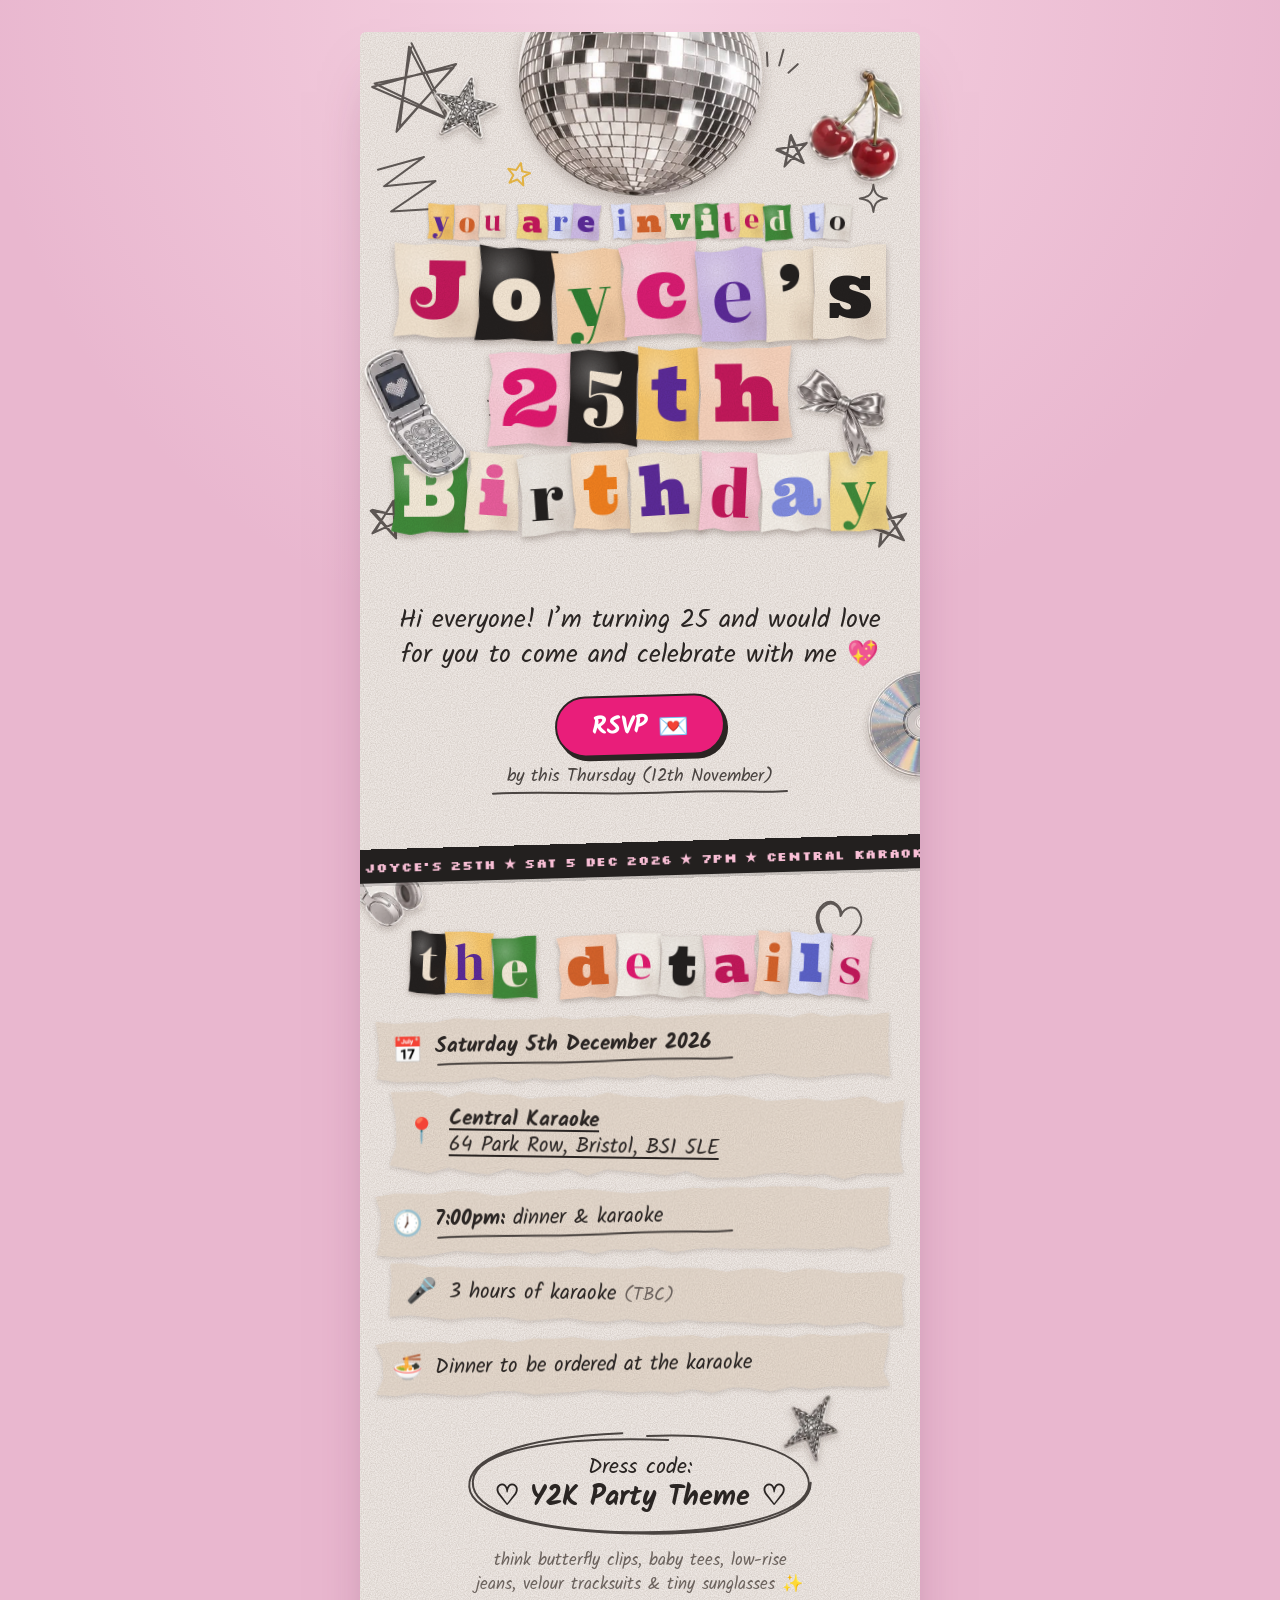
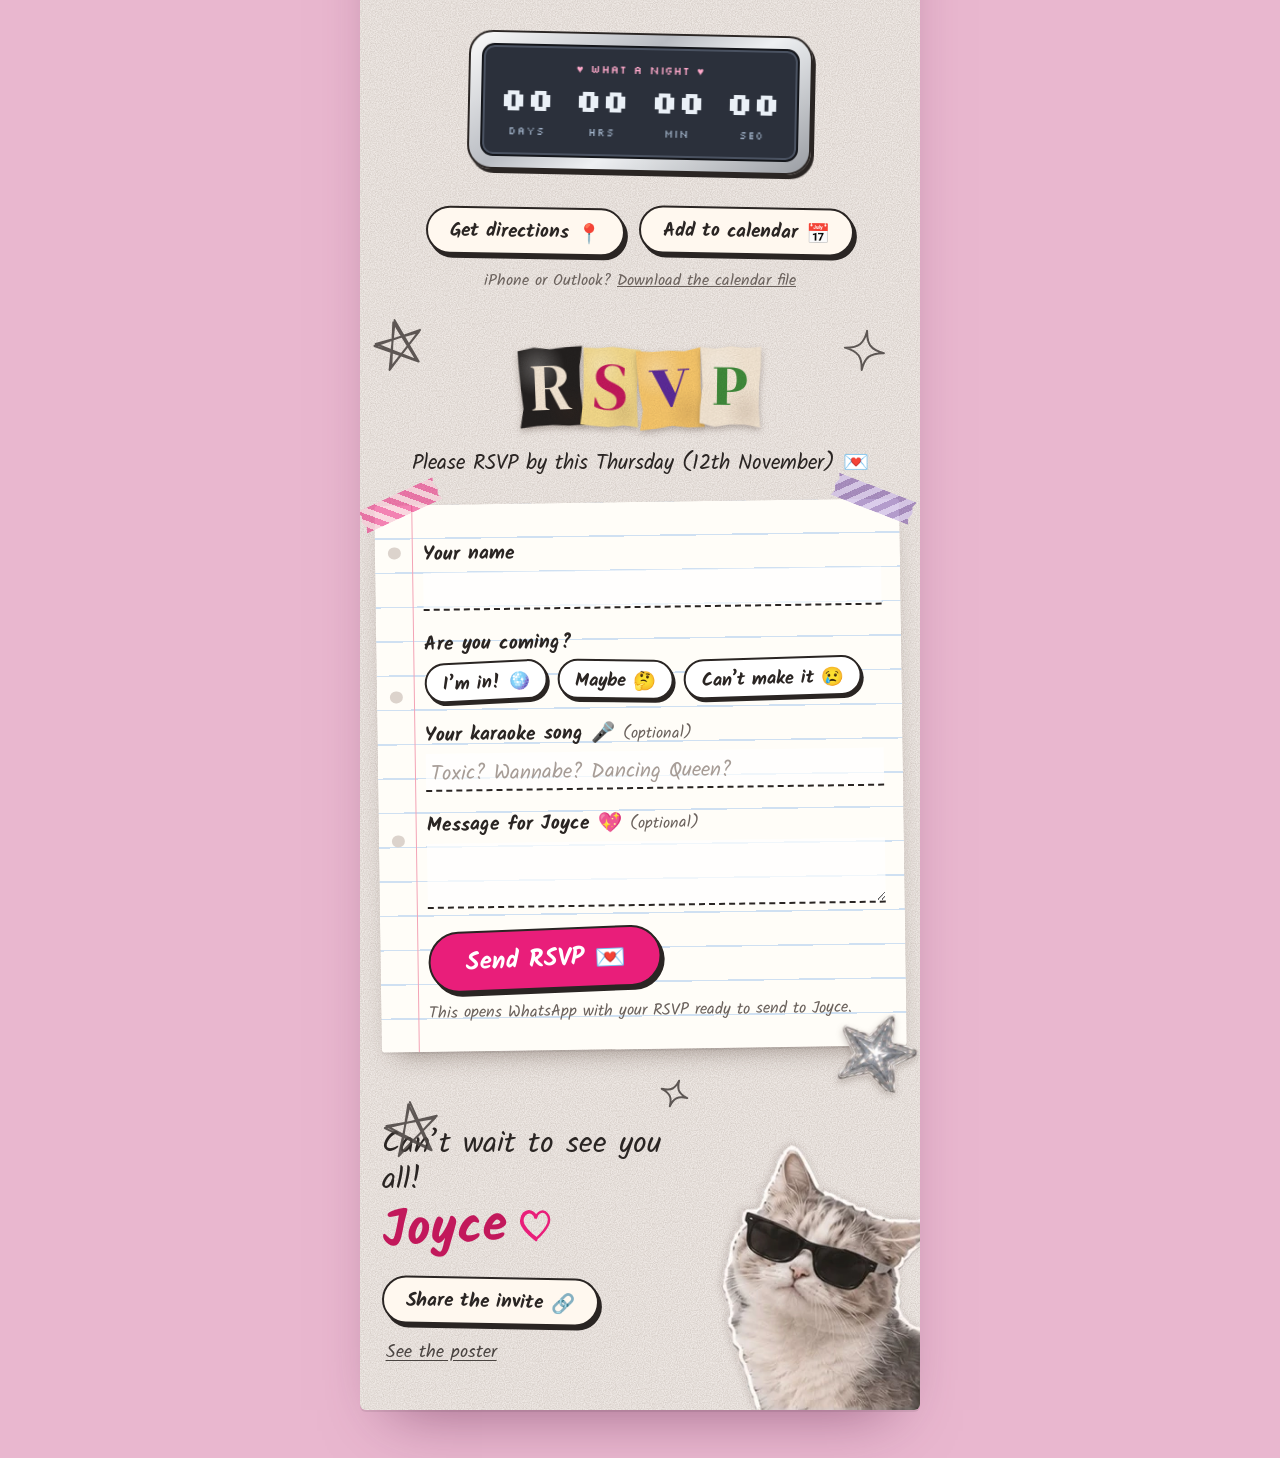
==== joyce-25th/index.html @ 75858bd2 "Add Joyce's 25th birthday invitation with RSVP A one-page Y2K scrapbook invite built from Joyce's po" ====
<!doctype html>
<html lang="en-GB">
<head>
<meta charset="utf-8">
<meta name="viewport" content="width=device-width, initial-scale=1, viewport-fit=cover">
<title>Joyce's 25th Birthday 🪩 You're invited</title>
<meta name="description" content="Saturday 5th December 2026, 7pm at Central Karaoke, Bristol. Dinner, karaoke and a Y2K dress code. RSVP by Thursday 12th November.">
<meta name="robots" content="noindex, nofollow">
<meta name="theme-color" content="#eee8e4">
<meta property="og:type" content="website">
<meta property="og:title" content="🪩 You're invited to Joyce's 25th Birthday!">
<meta property="og:description" content="Sat 5 Dec, 7pm · Central Karaoke, Bristol · Dinner + karaoke · Dress code: Y2K ✨ RSVP by Thu 12 Nov 💌">
<meta property="og:image" content="https://brianskcheng.github.io/cool-stuff/joyce-25th/img/og.jpg">
<meta property="og:image:width" content="1200">
<meta property="og:image:height" content="630">
<meta property="og:url" content="https://brianskcheng.github.io/cool-stuff/joyce-25th/">
<meta name="twitter:card" content="summary_large_image">
<link rel="preconnect" href="https://fonts.googleapis.com">
<link rel="preconnect" href="https://fonts.gstatic.com" crossorigin>
<link href="https://fonts.googleapis.com/css2?family=Abril+Fatface&family=Bevan&family=DM+Serif+Display&family=Kalam:wght@400;700&family=Rozha+One&family=Silkscreen:wght@400;700&family=Ultra&display=swap" rel="stylesheet">
<link rel="stylesheet" href="style.css">
<link rel="icon" href="data:image/svg+xml,%3Csvg xmlns='http://www.w3.org/2000/svg' viewBox='0 0 100 100'%3E%3Ctext y='.9em' font-size='90'%3E🪩%3C/text%3E%3C/svg%3E">
</head>
<body>

<!-- pencil doodles and the filters that make them wobble -->
<svg class="defs" width="0" height="0" aria-hidden="true" focusable="false">
  <defs>
    <filter id="boil-a" x="-10%" y="-10%" width="120%" height="120%"><feTurbulence type="fractalNoise" baseFrequency=".035" numOctaves="2" seed="2"/><feDisplacementMap in="SourceGraphic" scale="3.2"/></filter>
    <filter id="boil-b" x="-10%" y="-10%" width="120%" height="120%"><feTurbulence type="fractalNoise" baseFrequency=".035" numOctaves="2" seed="9"/><feDisplacementMap in="SourceGraphic" scale="3.2"/></filter>
    <filter id="boil-c" x="-10%" y="-10%" width="120%" height="120%"><feTurbulence type="fractalNoise" baseFrequency=".035" numOctaves="2" seed="17"/><feDisplacementMap in="SourceGraphic" scale="3.2"/></filter>

    <symbol id="d-star" viewBox="0 0 100 100"><path vector-effect="non-scaling-stroke" d="M50 8 74 84 10 38l80-2-63 49ZM53 5l24 82L7 41l86-8-70 56 29-80"/></symbol>
    <symbol id="d-star2" viewBox="0 0 100 100"><path vector-effect="non-scaling-stroke" d="M50 7 62 38l32 1-25 21 9 32-28-18-28 19 9-33L6 40l32-2Z"/></symbol>
    <symbol id="d-heart" viewBox="0 0 100 100"><path vector-effect="non-scaling-stroke" d="M50 86C18 62 6 38 22 22c12-12 26-2 28 12 4-16 20-24 30-10 14 18-4 40-30 62ZM48 90C14 60 2 40 20 19c14-12 28 0 31 11"/></symbol>
    <symbol id="d-squiggle" viewBox="0 0 100 100"><path vector-effect="non-scaling-stroke" d="M8 30 70 8 18 52l70-12-58 46 62-8"/></symbol>
    <symbol id="d-sparkle" viewBox="0 0 100 100"><path vector-effect="non-scaling-stroke" d="M50 6c3 28 12 40 44 44-32 4-41 16-44 44-3-28-12-40-44-44 32-4 41-16 44-44Z"/></symbol>
    <symbol id="d-lines" viewBox="0 0 100 100"><path vector-effect="non-scaling-stroke" d="M20 82 8 50M48 72l-2-42M76 82l16-28"/></symbol>
    <symbol id="d-underline" viewBox="0 0 200 12" preserveAspectRatio="none"><path vector-effect="non-scaling-stroke" d="M2 7C40 2 70 10 120 5s60 2 78-2"/></symbol>
    <symbol id="d-oval" viewBox="0 0 200 80" preserveAspectRatio="none"><path vector-effect="non-scaling-stroke" d="M104 5c58-3 92 14 92 35 0 22-46 36-100 35C40 74 4 60 5 38 6 16 50 5 116 8M90 3C30 6 2 22 3 42c1 20 40 33 99 34 56 1 95-14 95-37"/></symbol>
  </defs>
</svg>

<main class="page">

  <!-- ============ the poster, come to life ============ -->
  <header class="hero" id="top">
    <div class="poster">
      <div class="lights" aria-hidden="true"><i></i><i></i><i></i><i></i><i></i><i></i><i></i></div>

      <svg class="dd boil" style="--x:1;--y:1;--s:18;--r:-10" aria-hidden="true"><use href="#d-star"/></svg>
      <svg class="dd boil" style="--x:2;--y:21;--s:13;--r:4" aria-hidden="true"><use href="#d-squiggle"/></svg>
      <svg class="dd dd--gold" style="--x:26;--y:23;--s:4.5;--r:12" aria-hidden="true"><use href="#d-star2"/></svg>
      <svg class="dd boil" style="--x:72;--y:1;--s:7;--r:18" aria-hidden="true"><use href="#d-lines"/></svg>
      <svg class="dd" style="--x:74;--y:18;--s:6.5;--r:-8" aria-hidden="true"><use href="#d-star"/></svg>
      <svg class="dd boil" style="--x:89;--y:27;--s:5.5;--r:0" aria-hidden="true"><use href="#d-sparkle"/></svg>
      <svg class="dd" style="--x:1;--y:83;--s:8;--r:14" aria-hidden="true"><use href="#d-star"/></svg>
      <svg class="dd boil" style="--x:90;--y:84;--s:8.5;--r:-12" aria-hidden="true"><use href="#d-star"/></svg>
      <svg class="dd" style="--x:21;--y:63;--s:6;--r:-70" aria-hidden="true"><use href="#d-lines"/></svg>

      <div class="ball" aria-hidden="true">
        <img src="img/disco.webp" width="368" height="251" alt="">
        <span class="ball__sweep"></span>
        <svg class="glint" style="--gx:22;--gy:38;--gd:0s"><use href="#d-sparkle"/></svg>
        <svg class="glint" style="--gx:70;--gy:22;--gd:.9s"><use href="#d-sparkle"/></svg>
        <svg class="glint" style="--gx:48;--gy:74;--gd:1.7s"><use href="#d-sparkle"/></svg>
        <svg class="glint" style="--gx:84;--gy:56;--gd:2.4s"><use href="#d-sparkle"/></svg>
      </div>

      <button class="stk stk--star" type="button" aria-label="Star sticker"><img src="img/star-small.webp" width="123" height="120" alt=""></button>
      <button class="stk stk--cherries" type="button" aria-label="Cherries sticker"><img src="img/cherries.webp" width="161" height="195" alt=""></button>

      <h1 class="ransom-title" aria-label="You are invited to Joyce's 25th Birthday">
        <span class="rline rline--sm" data-ransom="invited" aria-hidden="true">you are invited to</span>
        <span class="rline rline--xl" data-ransom="joyce" aria-hidden="true">Joyce’s</span>
        <span class="rline rline--xl" data-ransom="age" aria-hidden="true">25th</span>
        <span class="rline rline--lg" data-ransom="birthday" aria-hidden="true">Birthday</span>
      </h1>

      <button class="stk stk--phone" type="button" aria-label="Flip phone sticker"><img src="img/phone.webp" width="175" height="247" alt=""></button>
      <button class="stk stk--bow" type="button" aria-label="Bow sticker"><img src="img/bow.webp" width="160" height="154" alt=""></button>
    </div>

    <p class="hello">Hi everyone! I’m turning 25 and would love for you to come and celebrate with me <span class="e">💖</span></p>

    <div class="hero__cta">
      <a class="btn btn--big" href="#rsvp">RSVP <span class="e">💌</span></a>
      <div class="stk stk--cd" aria-hidden="true"><img src="img/cd.webp" width="218" height="218" alt=""></div>
      <p class="by">by this Thursday (12th November)
        <svg class="by__line" aria-hidden="true"><use href="#d-underline"/></svg>
      </p>
    </div>
  </header>

  <!-- ============ tape ============ -->
  <div class="tape" aria-hidden="true">
    <div class="tape__track">
      <span>★ JOYCE’S 25TH ★ SAT 5 DEC 2026 ★ 7PM ★ CENTRAL KARAOKE, BRISTOL ★ DINNER + KARAOKE ★ DRESS CODE: Y2K&nbsp;</span>
      <span>★ JOYCE’S 25TH ★ SAT 5 DEC 2026 ★ 7PM ★ CENTRAL KARAOKE, BRISTOL ★ DINNER + KARAOKE ★ DRESS CODE: Y2K&nbsp;</span>
    </div>
  </div>

  <!-- ============ details ============ -->
  <section class="sec" id="details" aria-labelledby="details-h">
    <button class="stk stk--headphones" type="button" aria-label="Headphones sticker"><img src="img/headphones.webp" width="184" height="207" alt="" loading="lazy"></button>
    <svg class="dd boil" style="--x:80;--y:0;--s:11;--r:10" aria-hidden="true"><use href="#d-heart"/></svg>

    <h2 class="rhead" id="details-h" aria-label="The details"><span class="rline rline--md" data-ransom aria-hidden="true">the details</span></h2>

    <ul class="strips">
      <li class="strip"><span class="strip__in"><span class="ico">📅</span><span><b>Saturday 5th December 2026</b><svg class="uline" aria-hidden="true"><use href="#d-underline"/></svg></span></span></li>
      <li class="strip"><span class="strip__in"><span class="ico">📍</span><a id="map-link" href="https://www.google.com/maps/search/?api=1&query=Central+Karaoke%2C+64+Park+Row%2C+Bristol+BS1+5LE" target="_blank" rel="noopener"><b>Central Karaoke</b><br>64 Park Row, Bristol, BS1&nbsp;5LE</a></span></li>
      <li class="strip"><span class="strip__in"><span class="ico">🕖</span><span><b>7:00pm:</b> dinner &amp; karaoke<svg class="uline" aria-hidden="true"><use href="#d-underline"/></svg></span></span></li>
      <li class="strip"><span class="strip__in"><span class="ico">🎤</span><span>3 hours of karaoke <small>(TBC)</small></span></span></li>
      <li class="strip"><span class="strip__in"><span class="ico">🍜</span><span>Dinner to be ordered at the karaoke</span></span></li>
    </ul>

    <div class="dress">
      <svg class="dress__oval boil" aria-hidden="true"><use href="#d-oval"/></svg>
      <p><span class="dress__k">Dress code:</span><span class="dress__v">♡ Y2K Party Theme ♡</span></p>
      <button class="stk stk--glitter" type="button" aria-label="Glitter star sticker"><img src="img/star-glitter.webp" width="121" height="152" alt="" loading="lazy"></button>
    </div>
    <p class="aside">think butterfly clips, baby tees, low-rise jeans, velour tracksuits &amp; tiny sunglasses <span class="e">✨</span></p>

    <div class="lcd" id="countdown" role="timer" aria-label="Countdown to the party">
      <div class="lcd__screen">
        <p class="lcd__label"><span class="lcd__heart" aria-hidden="true"></span> countdown to karaoke <span class="lcd__heart" aria-hidden="true"></span></p>
        <div class="lcd__row">
          <div><b id="cd-d">--</b><i>days</i></div>
          <div><b id="cd-h">--</b><i>hrs</i></div>
          <div><b id="cd-m">--</b><i>min</i></div>
          <div><b id="cd-s">--</b><i>sec</i></div>
        </div>
      </div>
    </div>

    <div class="actions">
      <a class="btn btn--alt" href="https://www.google.com/maps/search/?api=1&query=Central+Karaoke%2C+64+Park+Row%2C+Bristol+BS1+5LE" target="_blank" rel="noopener">Get directions <span class="e">📍</span></a>
      <a class="btn btn--alt" id="cal-google" href="#" target="_blank" rel="noopener">Add to calendar <span class="e">📅</span></a>
    </div>
    <p class="fine">iPhone or Outlook? <a id="cal-ics" href="#" download="joyce-25th-birthday.ics">Download the calendar file</a></p>
  </section>

  <!-- ============ rsvp ============ -->
  <section class="sec" id="rsvp" aria-labelledby="rsvp-h">
    <svg class="dd boil" style="--x:2;--y:1;--s:10;--r:-14" aria-hidden="true"><use href="#d-star"/></svg>
    <svg class="dd" style="--x:86;--y:3;--s:8;--r:8" aria-hidden="true"><use href="#d-sparkle"/></svg>

    <h2 class="rhead" id="rsvp-h" aria-label="RSVP"><span class="rline rline--lg" data-ransom aria-hidden="true">RSVP</span></h2>
    <p class="lead">Please RSVP by this Thursday (12th November) <span class="e">💌</span></p>

    <div class="note-wrap">
      <span class="washi washi--l" aria-hidden="true"></span>
      <span class="washi washi--r" aria-hidden="true"></span>

      <form class="note" id="rsvp-form" novalidate>
        <label class="field">
          <span class="field__l">Your name</span>
          <input type="text" name="name" autocomplete="name" maxlength="60" required>
        </label>

        <fieldset class="field">
          <legend class="field__l">Are you coming?</legend>
          <div class="chips">
            <label class="chip chip--yes"><input type="radio" name="status" value="yes" required><span>I’m in! 🪩</span></label>
            <label class="chip chip--maybe"><input type="radio" name="status" value="maybe"><span>Maybe 🤔</span></label>
            <label class="chip chip--no"><input type="radio" name="status" value="no"><span>Can’t make it 😢</span></label>
          </div>
        </fieldset>

        <label class="field" id="song-field">
          <span class="field__l">Your karaoke song 🎤 <em>(optional)</em></span>
          <input type="text" name="song" maxlength="120" placeholder="Toxic? Wannabe? Dancing Queen?">
        </label>

        <label class="field">
          <span class="field__l">Message for Joyce 💖 <em>(optional)</em></span>
          <textarea name="note" rows="2" maxlength="500"></textarea>
        </label>

        <p class="form-error" id="rsvp-error" role="alert" hidden></p>
        <button class="btn btn--big" type="submit" id="rsvp-send">Send RSVP <span class="e">💌</span></button>
        <p class="fine" id="rsvp-hint"></p>
      </form>

      <div class="note done" id="rsvp-done" hidden tabindex="-1">
        <p class="done__title" id="done-title"></p>
        <p class="done__text" id="done-text"></p>
        <div class="done__wa" id="done-wa" hidden>
          <p><b>Last step:</b> press send in WhatsApp so Joyce gets it.</p>
          <a class="btn" id="done-wa-link" href="#" target="_blank" rel="noopener">Open WhatsApp <span class="e">💬</span></a>
          <button class="linkbtn" type="button" id="done-copy">or copy the message</button>
        </div>
        <button class="linkbtn" type="button" id="done-change">Change my answer</button>
      </div>

      <button class="stk stk--chrome" type="button" aria-label="Chrome star sticker"><img src="img/star-chrome.webp" width="186" height="180" alt="" loading="lazy"></button>
    </div>
  </section>

  <!-- ============ who's coming (only with a sign-up sheet connected) ============ -->
  <section class="sec" id="guests" aria-labelledby="guests-h" hidden>
    <h2 class="rhead" id="guests-h" aria-label="Who's coming"><span class="rline rline--md" data-ransom aria-hidden="true">who’s coming</span></h2>
    <p class="lead" id="guests-count"></p>
    <ul class="guests" id="guests-list"></ul>
  </section>

  <!-- ============ sign-off ============ -->
  <footer class="foot">
    <svg class="dd boil" style="--x:4;--y:6;--s:12;--r:-8" aria-hidden="true"><use href="#d-star"/></svg>
    <svg class="dd" style="--x:58;--y:2;--s:6;--r:20" aria-hidden="true"><use href="#d-sparkle"/></svg>
    <p class="foot__bye">Can’t wait to see you all!</p>
    <p class="foot__sig">Joyce <svg class="foot__heart boil" aria-hidden="true"><use href="#d-heart"/></svg></p>
    <div class="foot__links">
      <button class="btn btn--alt" type="button" id="share">Share the invite <span class="e">🔗</span></button>
      <a class="linkbtn" href="img/poster.jpg" target="_blank" rel="noopener">See the poster</a>
    </div>
    <img class="foot__cat" src="img/cat.webp" width="221" height="294" alt="A cat in sunglasses" loading="lazy">
  </footer>
</main>

<div class="fx" id="fx" aria-hidden="true"></div>

<script src="config.js"></script>
<script src="app.js"></script>
</body>
</html>
---- joyce-25th/style.css ----
/* Joyce's 25th: a Y2K scrapbook invitation, built to match her poster. */

:root {
  --paper: #eee8e4;
  --ink: #2a2523;
  --pencil: #4a4441;
  --soft: #6b625d;
  --pink: #e91e7a;
  --magenta: #c2185b;
  --purple: #5b2a98;
  --lilac: #cdbbe6;
  --yellow: #f6c66a;
  --hand: "Kalam", "Comic Sans MS", "Segoe Print", cursive;
  --cut: "Ultra", "Abril Fatface", Georgia, serif;
  --emoji: "Apple Color Emoji", "Segoe UI Emoji", "Noto Color Emoji", sans-serif;
  /* fine paper grain, tiled */
  --grain: url("data:image/svg+xml,%3Csvg xmlns='http://www.w3.org/2000/svg' width='180' height='180'%3E%3Cfilter id='n'%3E%3CfeTurbulence type='fractalNoise' baseFrequency='.85' numOctaves='2' stitchTiles='stitch'/%3E%3CfeColorMatrix values='0 0 0 0 .32 0 0 0 0 .26 0 0 0 0 .22 0 0 0 .5 -.14'/%3E%3C/filter%3E%3Crect width='100%25' height='100%25' filter='url(%23n)'/%3E%3C/svg%3E");
  color-scheme: light;
}

*, *::before, *::after { box-sizing: border-box; }
[hidden] { display: none !important; }

html { -webkit-text-size-adjust: 100%; scroll-behavior: smooth; }

body {
  margin: 0;
  font-family: var(--hand);
  font-size: 1.15rem;
  line-height: 1.35;
  color: var(--ink);
  background: #e9b7cf;
  -webkit-font-smoothing: antialiased;
  overflow-x: hidden;
  overflow-x: clip;
}

.defs { position: absolute; }
.e, .ico { font-family: var(--emoji); font-style: normal; font-weight: 400; }

.page {
  position: relative;
  width: min(100%, 560px);
  margin-inline: auto;
  background: var(--paper) var(--grain);
  overflow: hidden;
  overflow: clip;
}

.poster, .sec, .foot { position: relative; container-type: inline-size; }

/* ---------- pencil doodles ---------- */
.dd {
  position: absolute;
  left: calc(var(--x) * 1cqw);
  top: calc(var(--y) * 1cqw);
  width: calc(var(--s) * 1cqw);
  height: calc(var(--s) * 1cqw);
  rotate: calc(var(--r, 0) * 1deg);
  fill: none;
  stroke: var(--pencil);
  stroke-width: 2px;
  stroke-linecap: round;
  stroke-linejoin: round;
  overflow: visible;
  opacity: .88;
  pointer-events: none;
}
.dd--gold { stroke: #e2ac2f; }
.boil { animation: boil .75s steps(1) infinite; }
@keyframes boil {
  0% { filter: url(#boil-a); }
  33% { filter: url(#boil-b); }
  66% { filter: url(#boil-c); }
}

/* ---------- stickers ---------- */
.stk {
  position: absolute;
  display: block;
  padding: 0;
  border: 0;
  background: none;
  cursor: pointer;
  -webkit-tap-highlight-color: transparent;
  filter: drop-shadow(0 3px 3px rgba(60, 40, 30, .22));
  rotate: var(--rot, 0deg);
  animation: bob var(--bt, 5s) ease-in-out infinite alternate;
  z-index: 3;
  touch-action: manipulation;
}
.stk img { display: block; width: 100%; height: auto; pointer-events: none; }
.stk:focus-visible { outline: 3px solid var(--purple); outline-offset: 4px; border-radius: 8px; }
@keyframes bob { from { translate: 0 -3px; } to { translate: 0 4px; } }
.stk.pop { animation: pop .7s cubic-bezier(.3, 1.6, .5, 1); }
@keyframes pop {
  0% { scale: 1; rotate: var(--rot, 0deg); }
  35% { scale: 1.28; rotate: calc(var(--rot, 0deg) - 16deg); }
  65% { scale: .94; rotate: calc(var(--rot, 0deg) + 10deg); }
  100% { scale: 1; rotate: var(--rot, 0deg); }
}
.stk.ring { animation: ring .8s linear; }
@keyframes ring {
  0%, 100% { translate: 0 0; rotate: var(--rot, 0deg); }
  10%, 30%, 50%, 70%, 90% { translate: -3px 0; rotate: calc(var(--rot, 0deg) - 6deg); }
  20%, 40%, 60%, 80% { translate: 3px 0; rotate: calc(var(--rot, 0deg) + 6deg); }
}

/* ---------- hero: the poster ---------- */
.hero { padding-bottom: 2.4rem; text-align: center; }
.poster { aspect-ratio: 100 / 99; }

.ball {
  position: absolute;
  left: 28cqw;
  top: -.5cqw;
  width: 44cqw;
  transform-origin: 50% -30cqw;
  animation: sway 6.5s ease-in-out infinite alternate;
  filter: drop-shadow(0 1cqw 1.2cqw rgba(60, 40, 30, .25));
  z-index: 1;
}
.ball img { display: block; width: 100%; height: auto; }
@keyframes sway { from { transform: rotate(-2.2deg); } to { transform: rotate(2.2deg); } }
.ball__sweep {
  position: absolute;
  inset: 0;
  background: linear-gradient(105deg, transparent 32%, rgba(255, 255, 255, .85) 48%, transparent 64%) 0 0 / 300% 100%;
  -webkit-mask: url(img/disco.webp) center / 100% 100% no-repeat;
  mask: url(img/disco.webp) center / 100% 100% no-repeat;
  mix-blend-mode: soft-light;
  animation: sweep 3.6s linear infinite;
}
@keyframes sweep { from { background-position: 120% 0; } to { background-position: -60% 0; } }
.glint {
  position: absolute;
  left: calc(var(--gx) * 1%);
  top: calc(var(--gy) * 1%);
  width: 7cqw;
  height: 7cqw;
  margin: -3.5cqw 0 0 -3.5cqw;
  fill: #fff;
  filter: drop-shadow(0 0 3px #fff);
  scale: 0;
  animation: glint 3.2s var(--gd) ease-in-out infinite;
}
@keyframes glint {
  0%, 62%, 100% { scale: 0; rotate: 0deg; }
  76% { scale: 1; rotate: 40deg; }
}

/* coloured light spots drifting off the mirror ball */
.lights { position: absolute; inset: 0; pointer-events: none; mix-blend-mode: multiply; }
.lights i {
  position: absolute;
  left: var(--lx);
  top: var(--ly);
  width: 17cqw;
  height: 17cqw;
  border-radius: 50%;
  background: radial-gradient(circle, var(--c) 0 30%, transparent 68%);
  opacity: 0;
  animation: spot var(--t) var(--dl) linear infinite;
}
.lights i:nth-child(1) { --c: #ff9fcb; --lx: 0cqw; --ly: 30cqw; --t: 9s; --dl: 0s; }
.lights i:nth-child(2) { --c: #a9c7ff; --lx: 20cqw; --ly: 62cqw; --t: 11s; --dl: -3s; }
.lights i:nth-child(3) { --c: #ffe08a; --lx: 46cqw; --ly: 40cqw; --t: 8s; --dl: -5s; }
.lights i:nth-child(4) { --c: #d3b5ff; --lx: 8cqw; --ly: 82cqw; --t: 12s; --dl: -7s; }
.lights i:nth-child(5) { --c: #9ee6c6; --lx: 34cqw; --ly: 14cqw; --t: 10s; --dl: -2s; }
.lights i:nth-child(6) { --c: #ff9fcb; --lx: 56cqw; --ly: 78cqw; --t: 9.5s; --dl: -6s; }
.lights i:nth-child(7) { --c: #a9c7ff; --lx: 60cqw; --ly: 24cqw; --t: 13s; --dl: -9s; }
@keyframes spot {
  0% { opacity: 0; transform: translate(-22cqw, 10cqw) scale(.6); }
  18%, 82% { opacity: .5; }
  100% { opacity: 0; transform: translate(34cqw, -12cqw) scale(1.15); }
}

.stk--star { left: 13cqw; top: 8cqw; width: 12cqw; --rot: -8deg; --bt: 4.2s; }
.stk--cherries { right: 3cqw; top: 6cqw; width: 17cqw; --rot: 6deg; --bt: 5.4s; }
.stk--cd { right: -3.5rem; top: -1.7rem; width: 6.9rem; z-index: 1; animation: none; cursor: default; }
.stk--phone { left: 1.5cqw; top: 56cqw; width: 17cqw; --rot: -7deg; --bt: 4.8s; }
.stk--bow { right: 6cqw; top: 60.5cqw; width: 17cqw; --rot: 9deg; --bt: 6s; }

/* ---------- cut-out letters ---------- */
.ransom-title {
  position: absolute;
  left: 0;
  right: 0;
  top: 30.5cqw;
  z-index: 2;
  margin: 0;
  display: grid;
  justify-items: center;
  row-gap: 1.1cqw;
  font-weight: 400;
}
.rline {
  display: flex;
  justify-content: center;
  align-items: center;
  white-space: nowrap;
  font-family: var(--cut);
  font-weight: 400;
  line-height: 1;
  color: var(--magenta);
}
.rline--sm { font-size: 5.3cqw; }
.rline--md { font-size: 9.4cqw; }
.rline--lg { font-size: 11.9cqw; }
.rline--xl { font-size: 14.2cqw; }
.rsp { width: .42em; }
.rl {
  display: inline-block;
  margin: 0 -.015em;
  filter: drop-shadow(0 .05em .05em rgba(50, 30, 20, .3));
  rotate: var(--r);
  translate: 0 var(--y);
  opacity: 0;
}
.rl > b {
  display: block;
  position: relative;
  font-family: var(--f);
  font-weight: 400;
  color: var(--fg);
  background:
    radial-gradient(60% 50% at 30% 25%, rgba(255, 255, 255, .28), transparent 70%),
    radial-gradient(50% 45% at 75% 80%, rgba(90, 50, 30, .12), transparent 70%),
    var(--bg);
  padding: .1em .17em .12em;
  -webkit-clip-path: var(--clip);
  clip-path: var(--clip);
}
.rl > b::after {
  content: "";
  position: absolute;
  inset: 0;
  background: var(--grain);
  mix-blend-mode: multiply;
  opacity: .7;
  pointer-events: none;
}
.go .rl { animation: stick .55s cubic-bezier(.2, 1.5, .45, 1) both; animation-delay: calc(var(--i) * 38ms + var(--d0, 0ms)); }
@keyframes stick {
  from { opacity: 0; scale: 1.7; rotate: calc(var(--r) * 5); translate: 0 -.5em; }
  to { opacity: 1; scale: 1; rotate: var(--r); translate: 0 var(--y); }
}

.rhead { margin: 0 0 1.1rem; display: flex; justify-content: center; }

/* ---------- hero words ---------- */
.hello {
  margin: 1.1rem auto 0;
  padding: 0 1.5rem;
  max-width: 23em;
  font-size: clamp(1.3rem, 5.4vw, 1.6rem);
  line-height: 1.3;
  text-wrap: balance;
}
.hero__cta { position: relative; margin-top: 1.4rem; display: grid; justify-items: center; gap: .55rem; }
.by { margin: 0; position: relative; font-size: 1.15rem; color: var(--pencil); }
.by__line, .uline {
  display: block;
  width: 100%;
  height: .5rem;
  fill: none;
  stroke: var(--pencil);
  stroke-width: 2px;
  stroke-linecap: round;
  overflow: visible;
}

/* ---------- buttons ---------- */
.btn {
  display: inline-flex;
  align-items: center;
  gap: .4em;
  font: 700 1.2rem/1 var(--hand);
  color: #fff;
  background: var(--pink);
  border: 2.5px solid var(--ink);
  border-radius: 999px;
  padding: .72em 1.15em .56em;
  text-decoration: none;
  box-shadow: 3px 4px 0 var(--ink);
  rotate: -1.5deg;
  cursor: pointer;
  transition: translate .08s, box-shadow .08s;
  -webkit-tap-highlight-color: transparent;
  touch-action: manipulation;
}
.btn:hover { translate: -1px -1px; box-shadow: 4px 5px 0 var(--ink); }
.btn:active { translate: 2px 3px; box-shadow: 1px 1px 0 var(--ink); }
.btn:focus-visible, .linkbtn:focus-visible, a:focus-visible { outline: 3px solid var(--purple); outline-offset: 3px; }
.btn[disabled] { opacity: .6; cursor: progress; }
.btn--big { font-size: 1.55rem; padding-inline: 1.4em; }
.btn--alt { background: #fff8ef; color: var(--ink); rotate: 1deg; }
.linkbtn {
  font: 400 1.1rem/1.2 var(--hand);
  color: var(--pencil);
  background: none;
  border: 0;
  padding: .3rem .2rem;
  text-decoration: underline;
  text-underline-offset: 3px;
  cursor: pointer;
}

/* ---------- tape ---------- */
.tape {
  position: relative;
  z-index: 4;
  margin: .4rem -1rem 1.2rem;
  padding: .72rem 0 .6rem;
  background: #23201f;
  color: #f9bfd6;
  font: 700 .8rem/1 "Silkscreen", monospace;
  letter-spacing: .05em;
  white-space: nowrap;
  overflow: hidden;
  rotate: -1.6deg;
  box-shadow: 0 3px 0 rgba(0, 0, 0, .14);
}
.tape__track { display: inline-flex; animation: tape 28s linear infinite; will-change: transform; }
@keyframes tape { to { transform: translateX(-50%); } }

/* ---------- sections ---------- */
.sec { padding: 2.4rem 0 1.2rem; }
.lead { margin: 0 1.2rem 1.5rem; text-align: center; font-size: 1.3rem; text-wrap: balance; }
.fine { margin: .9rem 1.2rem 0; text-align: center; font-size: 1.02rem; color: var(--soft); }
.fine a { color: inherit; }
.aside { margin: .6rem 1.6rem 0; text-align: center; font-size: 1.08rem; color: var(--soft); text-wrap: balance; }

/* torn paper strips */
.strips { list-style: none; margin: 0; padding: 0 1rem; display: grid; gap: .75rem; }
.strip { filter: drop-shadow(0 2px 2px rgba(60, 40, 30, .17)); rotate: var(--r, 0deg); }
.strip:nth-child(odd) { --r: -.9deg; margin-right: .9rem; }
.strip:nth-child(even) { --r: .8deg; margin-left: .9rem; }
.strip__in {
  display: flex;
  align-items: center;
  gap: .75rem;
  padding: 1rem 1.1rem 1rem 1rem;
  background: #e5d9cd var(--grain);
  font-size: clamp(1.08rem, 5vw, 1.32rem);
  line-height: 1.22;
  -webkit-clip-path: var(--tear);
  clip-path: var(--tear);
}
.strip__in a { color: inherit; text-decoration-thickness: 1.5px; text-underline-offset: 4px; }
.strip__in small { color: var(--soft); font-size: .85em; }
.ico { flex: none; font-size: 1.55rem; line-height: 1; }

.stk--headphones { left: -.5rem; top: -2.9rem; width: 4.4rem; --rot: -10deg; --bt: 5.2s; }

/* dress code in a pencil oval */
.dress { position: relative; width: min(84%, 22rem); margin: 2.2rem auto 0; padding: 1.5rem 1rem 1.55rem; text-align: center; }
.dress p { position: relative; margin: 0; }
.dress__oval { position: absolute; inset: 0; width: 100%; height: 100%; fill: none; stroke: var(--pencil); stroke-width: 2px; stroke-linecap: round; overflow: visible; }
.dress__k { display: block; font-size: 1.35rem; }
.dress__v { display: block; font-size: clamp(1.3rem, 6vw, 1.75rem); font-weight: 700; line-height: 1.15; white-space: nowrap; }
.stk--glitter { right: -1.5rem; top: -2.3rem; width: 3.5rem; --rot: 10deg; --bt: 4.4s; }

/* countdown on a flip-phone screen */
.lcd {
  width: min(86%, 21.5rem);
  margin: 2.3rem auto 0;
  padding: .7rem;
  border: 2.5px solid var(--ink);
  border-radius: 1.5rem;
  background: linear-gradient(145deg, #fbfbfb, #b9bcc2 38%, #eef0f2 58%, #9a9da3);
  box-shadow: 3px 4px 0 var(--ink);
  rotate: 1.2deg;
}
.lcd__screen {
  padding: .85rem .5rem .9rem;
  border: 2px solid #14161b;
  border-radius: .8rem;
  background: #2b303b;
  box-shadow: inset 0 0 0 2px #4a5261;
  color: #eaf0f7;
  font-family: "Silkscreen", monospace;
  text-align: center;
}
.lcd__label { margin: 0 0 .6rem; display: flex; justify-content: center; align-items: center; gap: .5rem; font-size: .7rem; letter-spacing: .07em; text-transform: uppercase; color: #ffa9cb; }
.lcd__heart {
  width: .62rem;
  height: .62rem;
  background: #ff5fa2;
  clip-path: polygon(14% 0, 43% 0, 43% 14%, 57% 14%, 57% 0, 86% 0, 86% 14%, 100% 14%, 100% 57%, 86% 57%, 86% 71%, 71% 71%, 71% 86%, 57% 86%, 57% 100%, 43% 100%, 43% 86%, 29% 86%, 29% 71%, 14% 71%, 14% 57%, 0 57%, 0 14%, 14% 14%);
  animation: beat 1s steps(2) infinite;
}
@keyframes beat { 50% { scale: 1.3; } }
.lcd__row { display: grid; grid-template-columns: repeat(4, 1fr); gap: .2rem; }
.lcd__row b { display: block; font-size: 1.95rem; font-weight: 700; line-height: 1; font-variant-numeric: tabular-nums; }
.lcd__row i { font-style: normal; font-size: .62rem; letter-spacing: .1em; text-transform: uppercase; color: #9fb0c6; }

.actions { display: flex; flex-wrap: wrap; justify-content: center; gap: .9rem; margin-top: 2.2rem; padding: 0 1rem; }

/* ---------- rsvp: a page torn from a notebook ---------- */
.note-wrap { position: relative; margin: 0 1.1rem; rotate: -.8deg; }
.note {
  position: relative;
  display: grid;
  gap: 1.3rem;
  padding: 2.3rem 1.2rem 1.7rem 3rem;
  border-radius: 4px;
  background:
    linear-gradient(90deg, transparent 2.3rem, #f3a3b5 2.3rem, #f3a3b5 calc(2.3rem + 1.5px), transparent calc(2.3rem + 1.5px)),
    repeating-linear-gradient(#fffdf8 0 2.05rem, #cfe0f2 2.05rem calc(2.05rem + 1.5px));
  box-shadow: 0 2px 0 rgba(0, 0, 0, .06), 0 14px 26px -14px rgba(60, 40, 30, .5);
}
.note::before {
  content: "";
  position: absolute;
  left: .8rem;
  top: 2.6rem;
  width: .8rem;
  height: .8rem;
  border-radius: 50%;
  background: #dcd3cc;
  box-shadow: 0 9rem 0 #dcd3cc, 0 18rem 0 #dcd3cc;
}
.washi {
  position: absolute;
  top: -.75rem;
  z-index: 2;
  width: 5.2rem;
  height: 1.5rem;
  opacity: .92;
  clip-path: polygon(0 0, 100% 0, 97% 25%, 100% 50%, 97% 75%, 100% 100%, 0 100%, 3% 75%, 0 50%, 3% 25%);
}
.washi--l { left: -1rem; rotate: -24deg; background: repeating-linear-gradient(45deg, rgba(233, 30, 122, .6) 0 6px, rgba(247, 201, 214, .78) 6px 12px); }
.washi--r { right: -1rem; rotate: 22deg; background: repeating-linear-gradient(-45deg, rgba(91, 42, 152, .5) 0 6px, rgba(205, 187, 230, .8) 6px 12px); }

.field { display: grid; gap: .3rem; min-width: 0; margin: 0; padding: 0; border: 0; }
.field__l { padding: 0; font-size: 1.22rem; font-weight: 700; }
.field__l em { font-style: normal; font-weight: 400; font-size: 1rem; color: var(--soft); }
.field input[type="text"], .field textarea {
  width: 100%;
  font: 400 1.3rem/1.3 var(--hand);
  color: var(--purple);
  background: rgba(255, 255, 255, .7);
  border: 0;
  border-bottom: 2px dashed var(--ink);
  border-radius: 0;
  padding: .4rem .3rem .15rem;
  outline: none;
  resize: vertical;
  -webkit-appearance: none;
  appearance: none;
}
.field input::placeholder { color: #a79d97; }
.field input[type="text"]:focus, .field textarea:focus { border-bottom: 2px solid var(--pink); background: #fff3f8; }

.chips { display: flex; flex-wrap: wrap; gap: .6rem; margin-top: .25rem; }
.chip { position: relative; cursor: pointer; }
.chip input { position: absolute; inset: 0; width: 100%; height: 100%; margin: 0; opacity: 0; cursor: pointer; }
.chip span {
  display: inline-block;
  padding: .52em .85em .36em;
  font-size: 1.15rem;
  font-weight: 700;
  line-height: 1.1;
  background: #fff;
  border: 2.5px solid var(--ink);
  border-radius: 999px;
  box-shadow: 2px 3px 0 var(--ink);
  transition: translate .1s, scale .1s, background .1s, box-shadow .1s;
}
.chip:nth-child(1) span { rotate: -2deg; }
.chip:nth-child(2) span { rotate: 1.5deg; }
.chip:nth-child(3) span { rotate: -1deg; }
.chip input:checked + span { background: var(--c); color: var(--t, #fff); translate: 1px 2px; scale: 1.05; box-shadow: 1px 1px 0 var(--ink); }
.chip input:focus-visible + span { outline: 3px solid var(--purple); outline-offset: 2px; }
.chip--yes { --c: var(--pink); }
.chip--maybe { --c: var(--yellow); --t: var(--ink); }
.chip--no { --c: var(--lilac); --t: var(--ink); }

.note .btn { justify-self: start; }
.note .fine { margin: -.5rem 0 0; text-align: left; }
.form-error { margin: 0; padding: .45rem .7rem .3rem; font-weight: 700; color: #a3123f; background: #ffe3ec; border: 2px dashed #a3123f; border-radius: .5rem; }

.done { justify-items: center; text-align: center; padding-left: 1.6rem; padding-right: 1.6rem; gap: .8rem; }
.done::before { display: none; }
.done__title { margin: 0; font-size: 1.9rem; font-weight: 700; line-height: 1.15; color: var(--magenta); text-wrap: balance; }
.done__text { margin: 0; font-size: 1.3rem; text-wrap: balance; }
.done__wa { display: grid; justify-items: center; gap: .5rem; padding: .9rem .8rem .5rem; background: #f2fbf3; border: 2px dashed #2f8f46; border-radius: .7rem; }
.done__wa p { margin: 0 0 .3rem; }
.done__wa .btn { background: #25a653; justify-self: center; }

.stk--chrome { right: -.7rem; bottom: -2.7rem; width: 5rem; --rot: 12deg; --bt: 5.6s; }

/* ---------- who's coming ---------- */
.guests { list-style: none; margin: 0; padding: 0 1rem; display: flex; flex-wrap: wrap; justify-content: center; gap: .7rem; }
.guest { padding: .45rem .8rem .3rem; background: var(--bg, #fff); border: 2px solid var(--ink); border-radius: .5rem; box-shadow: 2px 2px 0 var(--ink); rotate: var(--r, 0deg); font-size: 1.15rem; font-weight: 700; line-height: 1.15; text-align: center; }
.guest small { display: block; font-size: .85rem; font-weight: 400; color: #4f4641; max-width: 11rem; }
.guest--maybe { border-style: dashed; box-shadow: none; }

/* ---------- sign-off ---------- */
.foot { min-height: 20rem; padding: 3.6rem 1.4rem 0; overflow: hidden; }
.foot__bye { margin: 0; max-width: 62%; font-size: 1.9rem; line-height: 1.2; }
.foot__sig { margin: .3rem 0 1.4rem; display: inline-flex; align-items: center; gap: .6rem; font-size: 3.2rem; font-weight: 700; line-height: 1; color: var(--magenta); rotate: -3deg; }
.foot__heart { width: 2.4rem; height: 2.4rem; fill: none; stroke: var(--pink); stroke-width: 2.5px; stroke-linecap: round; overflow: visible; }
.foot__links { position: relative; z-index: 2; display: grid; justify-items: start; gap: .8rem; padding-bottom: 2.6rem; }
.foot__cat { position: absolute; right: 0; bottom: 0; width: min(42%, 12.5rem); height: auto; filter: drop-shadow(-2px -2px 3px rgba(60, 40, 30, .16)); }

/* ---------- sparkles, confetti, toast ---------- */
.fx { position: fixed; inset: 0; z-index: 50; overflow: hidden; pointer-events: none; }
.sp {
  position: absolute;
  left: 0;
  top: 0;
  font: 400 var(--fs, 16px)/1 var(--emoji);
  font-style: normal;
  color: var(--col, #e91e7a);
  translate: var(--x0) var(--y0);
  animation: fly var(--life, .8s) cubic-bezier(.2, .7, .3, 1) forwards;
  will-change: transform, opacity;
}
@keyframes fly {
  0% { opacity: 1; transform: translate(-50%, -50%) scale(.4) rotate(0deg); }
  100% { opacity: 0; transform: translate(calc(-50% + var(--dx)), calc(-50% + var(--dy))) scale(1.1) rotate(var(--rot, 120deg)); }
}
.toast {
  position: fixed;
  left: 50%;
  bottom: calc(1.4rem + env(safe-area-inset-bottom));
  z-index: 60;
  translate: -50% 0;
  padding: .6rem 1rem .45rem;
  background: var(--ink);
  color: #fff;
  border-radius: 999px;
  font-size: 1.1rem;
  animation: toast 2.4s ease forwards;
  pointer-events: none;
  white-space: nowrap;
}
@keyframes toast { 0% { opacity: 0; translate: -50% 12px; } 12%, 80% { opacity: 1; translate: -50% 0; } 100% { opacity: 0; translate: -50% 0; } }

/* ---------- bigger screens: the page sits on a pink desk ---------- */
@media (min-width: 600px) {
  body { padding: 2rem 0 3rem; background: #e9b7cf radial-gradient(circle at 50% 0, #f6d3e2, transparent 60%) fixed; }
  .page { border-radius: 6px; box-shadow: 0 2px 0 rgba(0, 0, 0, .08), 0 30px 60px -30px rgba(90, 30, 70, .55); }
}

@media (prefers-reduced-motion: reduce) {
  html { scroll-behavior: auto; }
  *, *::before, *::after { animation: none !important; transition: none !important; }
  .rl { opacity: 1; }
  .glint { scale: 1; }
}
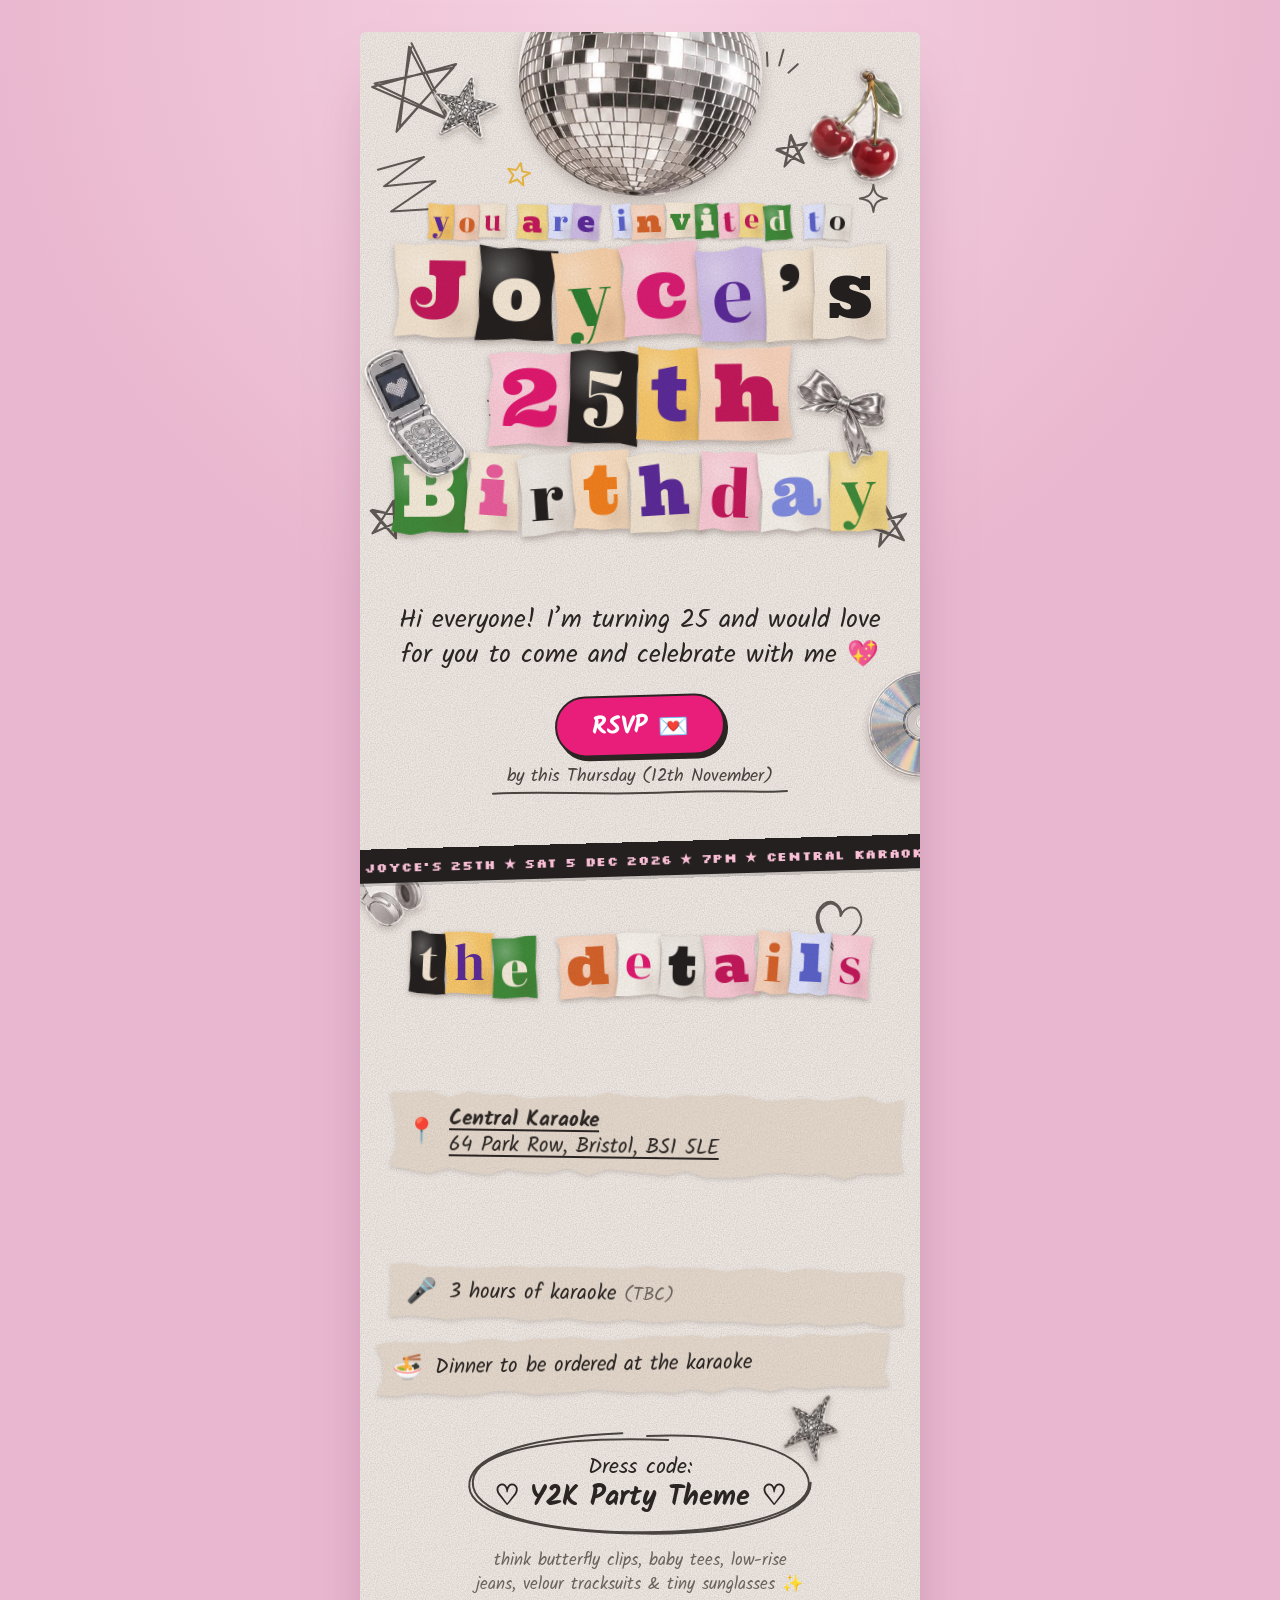
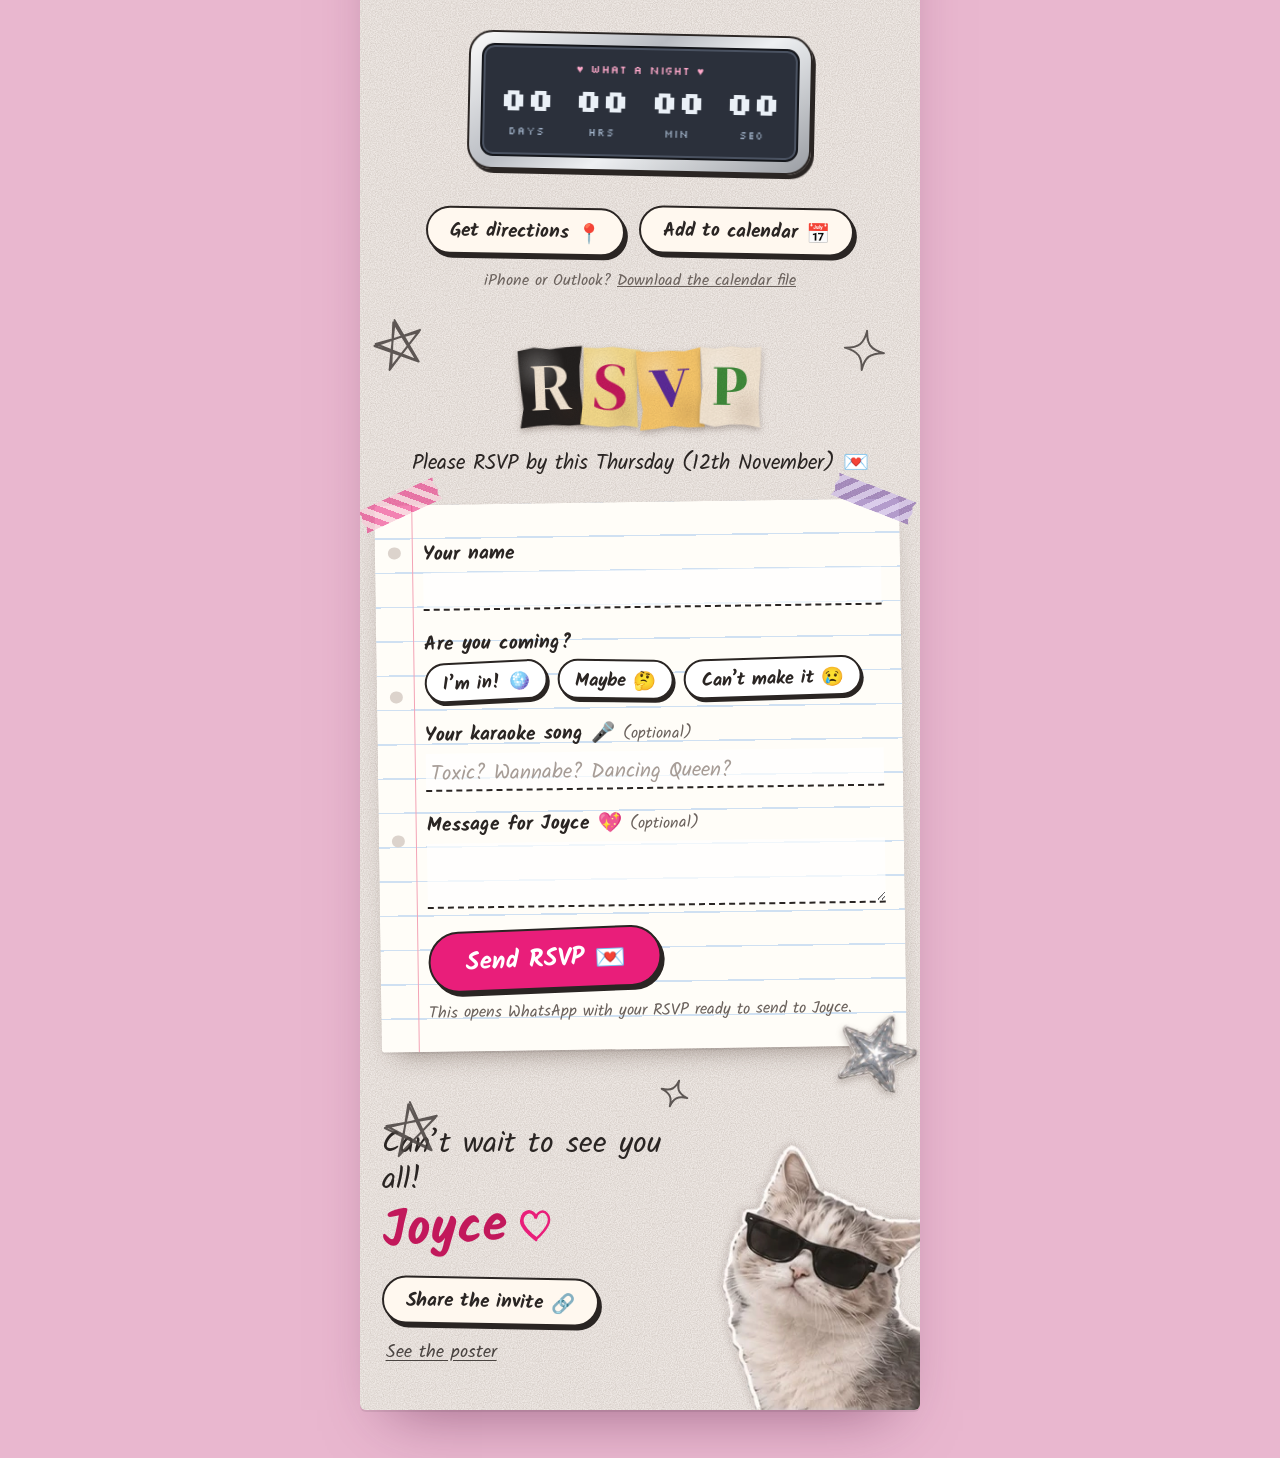
==== commit 5af74ef0: "Point the invite's preview tags and README at joycesqlee.com/25th Co-Authored-By: Claude Fable 5.2 <" ====
--- a/joyce-25th/index.html
+++ b/joyce-25th/index.html
@@ -10,10 +10,10 @@
 <meta property="og:type" content="website">
 <meta property="og:title" content="🪩 You're invited to Joyce's 25th Birthday!">
 <meta property="og:description" content="Sat 5 Dec, 7pm · Central Karaoke, Bristol · Dinner + karaoke · Dress code: Y2K ✨ RSVP by Thu 12 Nov 💌">
-<meta property="og:image" content="https://brianskcheng.github.io/cool-stuff/joyce-25th/img/og.jpg">
+<meta property="og:image" content="https://joycesqlee.com/25th/img/og.jpg">
 <meta property="og:image:width" content="1200">
 <meta property="og:image:height" content="630">
-<meta property="og:url" content="https://brianskcheng.github.io/cool-stuff/joyce-25th/">
+<meta property="og:url" content="https://joycesqlee.com/25th/">
 <meta name="twitter:card" content="summary_large_image">
 <link rel="preconnect" href="https://fonts.googleapis.com">
 <link rel="preconnect" href="https://fonts.gstatic.com" crossorigin>
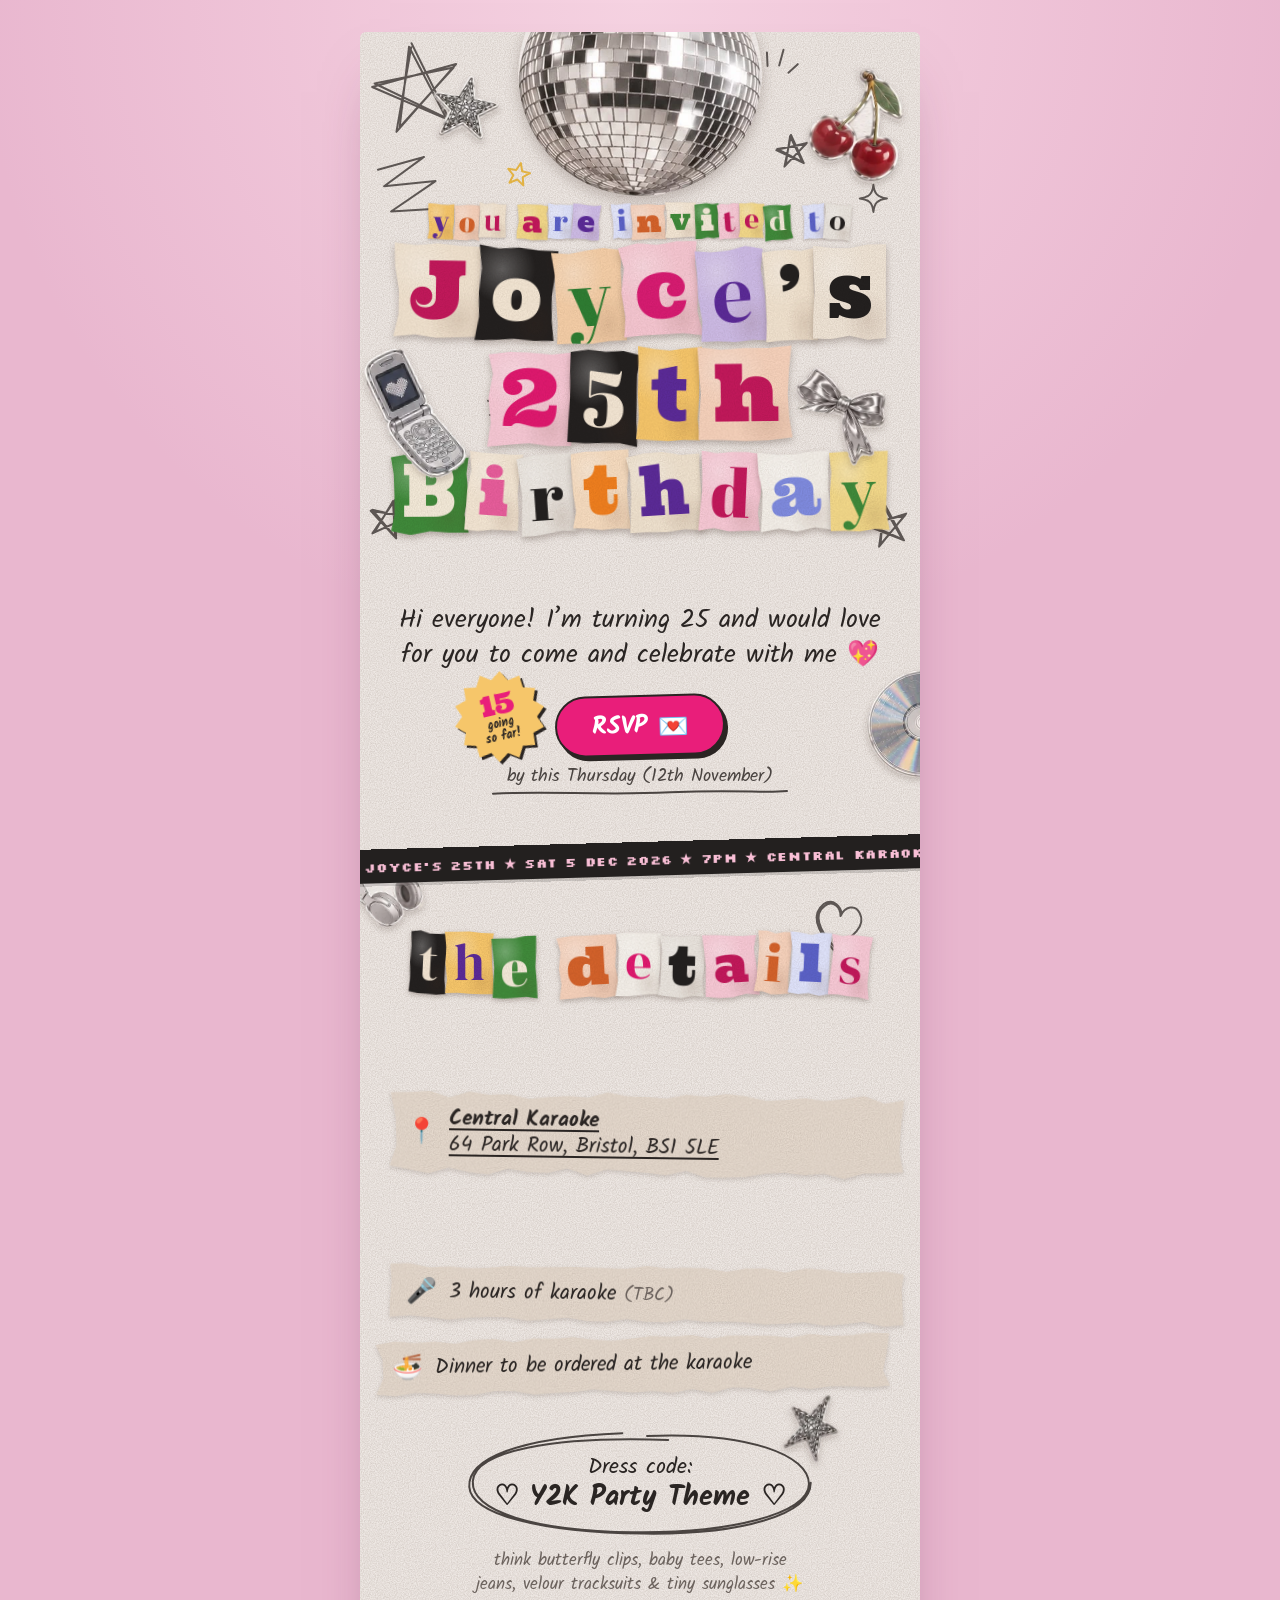
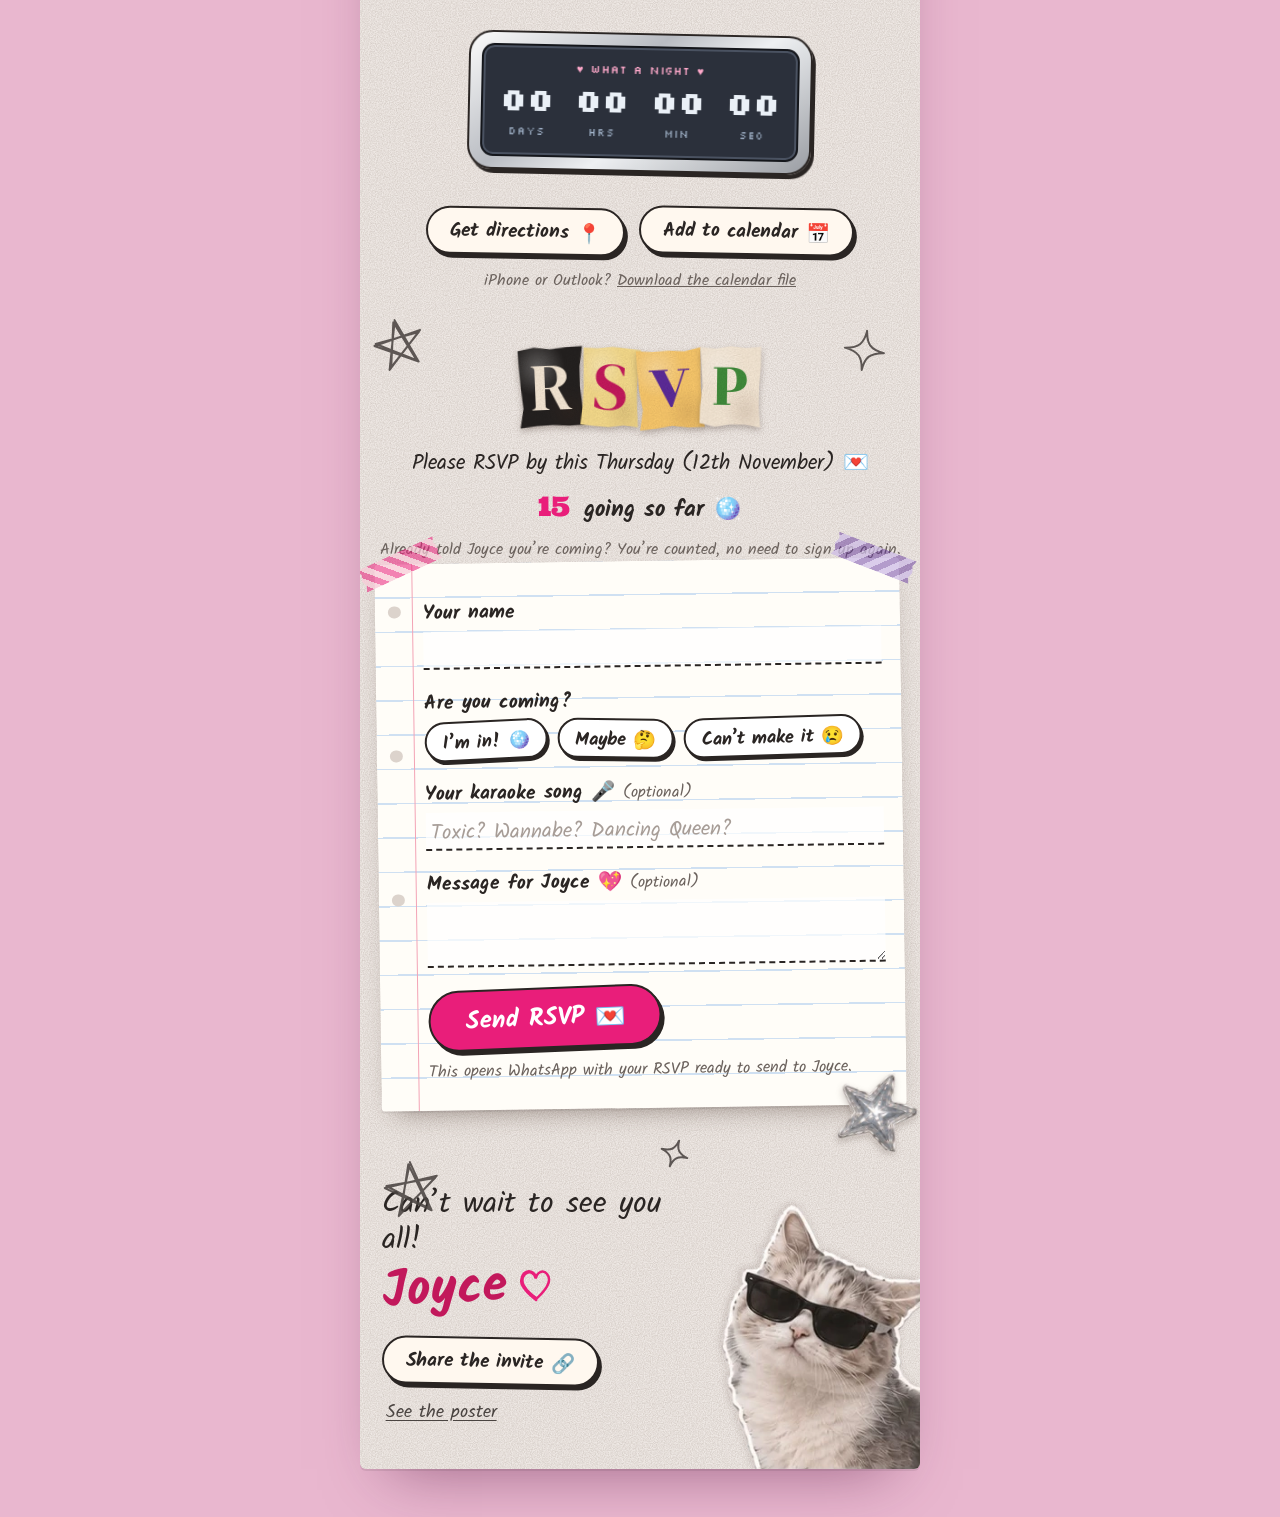
==== commit 33b2a381: "Add a real sign-up list for the 25th invite - backend/worker.js: Cloudflare Worker + KV that stores " ====
--- a/joyce-25th/index.html
+++ b/joyce-25th/index.html
@@ -85,6 +85,7 @@
 
     <div class="hero__cta">
       <a class="btn btn--big" href="#rsvp">RSVP <span class="e">💌</span></a>
+      <p class="burst" data-going-wrap><span class="burst__in"><b data-going>15</b><i>going<br>so far!</i></span></p>
       <div class="stk stk--cd" aria-hidden="true"><img src="img/cd.webp" width="218" height="218" alt=""></div>
       <p class="by">by this Thursday (12th November)
         <svg class="by__line" aria-hidden="true"><use href="#d-underline"/></svg>
@@ -148,6 +149,8 @@
 
     <h2 class="rhead" id="rsvp-h" aria-label="RSVP"><span class="rline rline--lg" data-ransom aria-hidden="true">RSVP</span></h2>
     <p class="lead">Please RSVP by this Thursday (12th November) <span class="e">💌</span></p>
+    <p class="tally" data-going-wrap><b data-going>15</b> going so far <span class="e">🪩</span></p>
+    <p class="fine counted">Already told Joyce you’re coming? You’re counted, no need to sign up again.</p>
 
     <div class="note-wrap">
       <span class="washi washi--l" aria-hidden="true"></span>
--- a/joyce-25th/style.css
+++ b/joyce-25th/style.css
@@ -269,6 +269,37 @@
   stroke-linecap: round;
   overflow: visible;
 }
+
+/* "15 going so far!" on a price-sticker starburst */
+.burst {
+  position: absolute;
+  left: max(.2rem, calc(50% - 11.6rem));
+  top: -1.5rem;
+  z-index: 3;
+  width: clamp(4.7rem, 22vw, 5.7rem);
+  aspect-ratio: 1;
+  margin: 0;
+  rotate: -13deg;
+  filter: drop-shadow(2px 3px 0 var(--ink));
+  animation: bob 4.6s ease-in-out infinite alternate;
+}
+.burst__in {
+  display: grid;
+  place-content: center;
+  justify-items: center;
+  width: 100%;
+  height: 100%;
+  background: var(--yellow);
+  -webkit-clip-path: var(--burst, circle(50%));
+  clip-path: var(--burst, circle(50%));
+  line-height: 1;
+}
+.burst b { font: 400 1.75rem/1 var(--cut); color: var(--pink); }
+.burst i { font-style: normal; font-weight: 700; font-size: .78rem; line-height: 1; color: var(--ink); }
+
+.tally { margin: -.6rem 1.2rem .4rem; text-align: center; font-size: 1.45rem; font-weight: 700; }
+.tally b { font: 400 1.7rem/1 var(--cut); color: var(--pink); margin-right: .15em; }
+.counted { margin: 0 1.6rem 2.1rem; text-wrap: balance; }
 
 /* ---------- buttons ---------- */
 .btn {
@@ -496,6 +527,7 @@
 .guest { padding: .45rem .8rem .3rem; background: var(--bg, #fff); border: 2px solid var(--ink); border-radius: .5rem; box-shadow: 2px 2px 0 var(--ink); rotate: var(--r, 0deg); font-size: 1.15rem; font-weight: 700; line-height: 1.15; text-align: center; }
 .guest small { display: block; font-size: .85rem; font-weight: 400; color: #4f4641; max-width: 11rem; }
 .guest--maybe { border-style: dashed; box-shadow: none; }
+.guest--more { background: none; border-style: dotted; box-shadow: none; font-weight: 400; rotate: 0deg; }
 
 /* ---------- sign-off ---------- */
 .foot { min-height: 20rem; padding: 3.6rem 1.4rem 0; overflow: hidden; }
